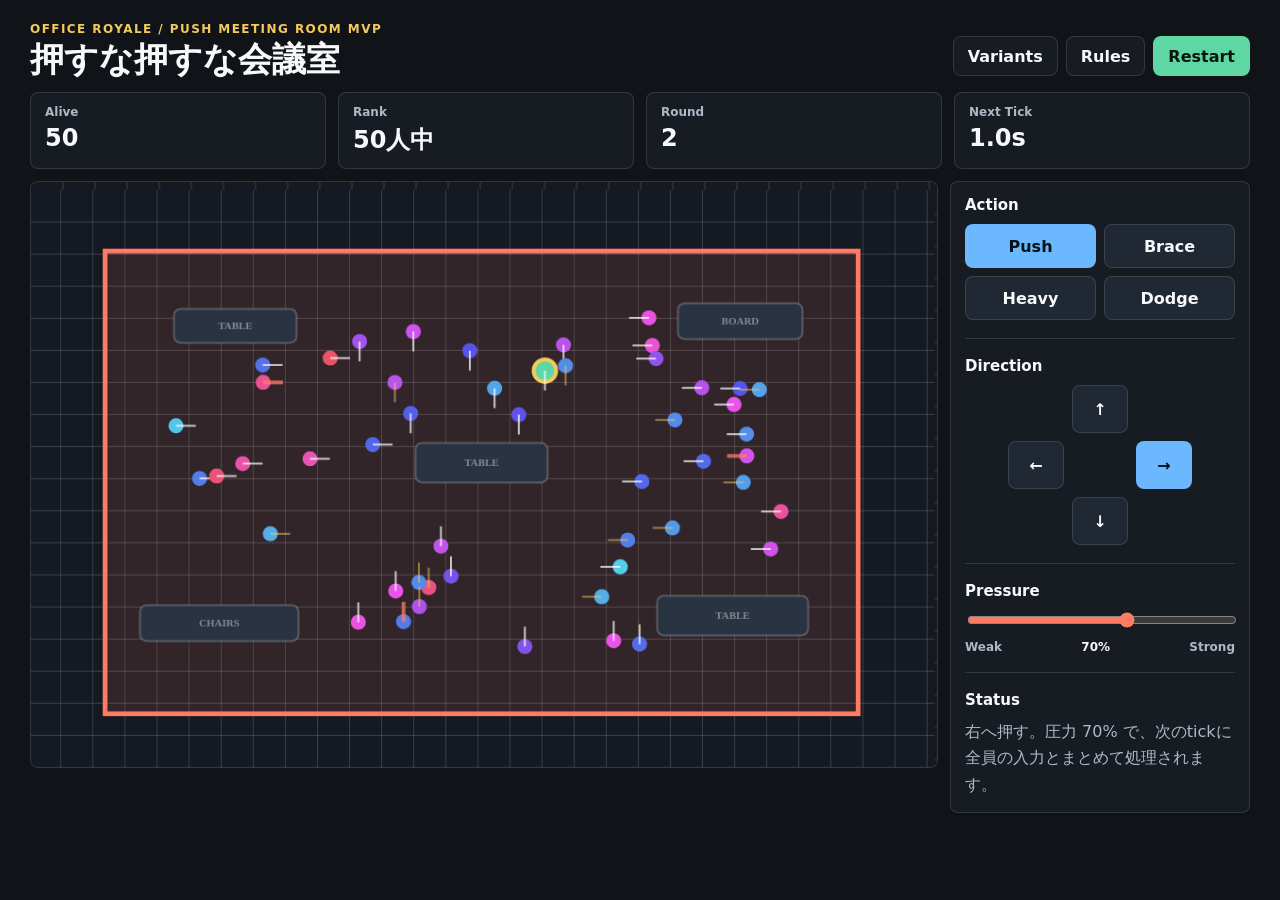
==== variants/push-meeting-room/index.html @ 403b7bdf "Add push meeting room MVP" ====
<!doctype html>
<html lang="ja">
  <head>
    <meta charset="utf-8">
    <meta name="viewport" content="width=device-width, initial-scale=1">
    <title>Office Royale - Push Meeting Room MVP</title>
    <link rel="stylesheet" href="styles.css">
  </head>
  <body>
    <main class="shell">
      <header class="topbar">
        <div>
          <p class="eyebrow">OFFICE ROYALE / PUSH MEETING ROOM MVP</p>
          <h1>押すな押すな会議室</h1>
        </div>
        <div class="top-actions">
          <a class="link-button" href="../../">Variants</a>
          <button id="rulesButton" class="link-button" type="button">Rules</button>
          <button id="restartButton" class="primary-button" type="button">Restart</button>
        </div>
      </header>

      <section class="hud" aria-label="game status">
        <div>
          <span class="label">Alive</span>
          <strong id="aliveCount">50</strong>
        </div>
        <div>
          <span class="label">Rank</span>
          <strong id="rankText">-</strong>
        </div>
        <div>
          <span class="label">Round</span>
          <strong id="roundText">1</strong>
        </div>
        <div>
          <span class="label">Next Tick</span>
          <strong id="tickText">1.0s</strong>
        </div>
      </section>

      <section class="game-layout">
        <div class="stage-wrap">
          <canvas id="gameCanvas" width="960" height="620" aria-label="meeting room arena"></canvas>
          <div id="resultBanner" class="result-banner hidden"></div>
        </div>

        <aside class="panel">
          <div class="panel-section">
            <h2>Action</h2>
            <div class="segmented" role="group" aria-label="action">
              <button class="action-button active" data-action="push" type="button">Push</button>
              <button class="action-button" data-action="brace" type="button">Brace</button>
              <button class="action-button" data-action="heavy" type="button">Heavy</button>
              <button class="action-button" data-action="dodge" type="button">Dodge</button>
            </div>
          </div>

          <div class="panel-section">
            <h2>Direction</h2>
            <div class="dpad" aria-label="direction pad">
              <button class="dir-button" data-dir="up" type="button">↑</button>
              <button class="dir-button" data-dir="left" type="button">←</button>
              <button class="dir-button active" data-dir="right" type="button">→</button>
              <button class="dir-button" data-dir="down" type="button">↓</button>
            </div>
          </div>

          <div class="panel-section">
            <h2>Pressure</h2>
            <input id="powerSlider" class="slider" type="range" min="0.25" max="1" step="0.05" value="0.7">
            <div class="meter-row">
              <span>Weak</span>
              <strong id="powerText">70%</strong>
              <span>Strong</span>
            </div>
          </div>

          <div class="panel-section">
            <h2>Status</h2>
            <p id="statusText" class="status-text">右へ押し込み中。1秒ごとに全員の入力が集計されます。</p>
          </div>
        </aside>
      </section>
    </main>

    <dialog id="rulesDialog" class="rules-dialog">
      <div class="rules-head">
        <h2>ゲームルール</h2>
        <button id="closeRulesButton" class="icon-button" type="button" aria-label="close">×</button>
      </div>
      <div class="rules-body">
        <p>50人が会議室で押し合い、最後まで安全エリア内に残った人が勝ちです。</p>
        <ul>
          <li>1秒ごとに全員の行動がまとめて処理されます。</li>
          <li>Pushは指定方向に押します。Heavyは強く押せますが次の硬直が重めです。</li>
          <li>Braceは押されにくくなります。Dodgeは横にずれて混雑を避けます。</li>
          <li>赤い安全エリアから出ると脱落します。会議室は徐々に狭くなります。</li>
          <li>机やホワイトボードにぶつかると押し返されます。</li>
        </ul>
      </div>
    </dialog>

    <script src="game.js"></script>
  </body>
</html>
---- variants/push-meeting-room/styles.css ----
:root {
  color-scheme: dark;
  --bg: #101318;
  --surface: #171c23;
  --surface-2: #202833;
  --line: rgba(255, 255, 255, 0.12);
  --text: #f7f8fb;
  --muted: #aeb8c7;
  --mint: #5ed7a5;
  --amber: #f4c95d;
  --coral: #ff7b64;
  --sky: #6bb8ff;
}

* {
  box-sizing: border-box;
}

body {
  margin: 0;
  min-height: 100dvh;
  background: var(--bg);
  color: var(--text);
  font-family: "Segoe UI", system-ui, -apple-system, BlinkMacSystemFont, sans-serif;
}

button,
input {
  font: inherit;
}

.shell {
  width: min(1220px, calc(100% - 24px));
  margin: 0 auto;
  padding: 22px 0 28px;
}

.topbar,
.hud,
.game-layout {
  display: grid;
  gap: 12px;
}

.topbar {
  grid-template-columns: minmax(0, 1fr) auto;
  align-items: end;
}

.eyebrow {
  margin: 0 0 6px;
  color: var(--amber);
  font-size: 12px;
  font-weight: 900;
  letter-spacing: 0.12em;
}

h1,
h2,
p {
  margin: 0;
}

h1 {
  font-size: 34px;
  line-height: 1;
}

.top-actions {
  display: flex;
  flex-wrap: wrap;
  justify-content: flex-end;
  gap: 8px;
}

.link-button,
.primary-button,
.icon-button,
.action-button,
.dir-button {
  border: 1px solid var(--line);
  color: var(--text);
  cursor: pointer;
}

.link-button,
.primary-button {
  min-height: 40px;
  padding: 0 14px;
  border-radius: 8px;
  text-decoration: none;
  display: inline-grid;
  place-items: center;
  font-weight: 800;
}

.link-button {
  background: var(--surface);
}

.primary-button {
  background: var(--mint);
  color: #0b1510;
  border-color: transparent;
}

.hud {
  grid-template-columns: repeat(4, minmax(0, 1fr));
  margin-top: 16px;
}

.hud > div,
.panel,
.stage-wrap {
  background: var(--surface);
  border: 1px solid var(--line);
  border-radius: 8px;
}

.hud > div {
  min-height: 68px;
  padding: 12px 14px;
}

.label {
  display: block;
  margin-bottom: 5px;
  color: var(--muted);
  font-size: 12px;
  font-weight: 800;
}

.hud strong {
  font-size: 24px;
}

.game-layout {
  grid-template-columns: minmax(0, 1fr) 300px;
  align-items: start;
  margin-top: 12px;
}

.stage-wrap {
  position: relative;
  overflow: hidden;
  min-height: 420px;
}

canvas {
  display: block;
  width: 100%;
  aspect-ratio: 960 / 620;
  background: #11161d;
}

.result-banner {
  position: absolute;
  left: 14px;
  right: 14px;
  bottom: 14px;
  padding: 14px 16px;
  background: rgba(16, 19, 24, 0.9);
  border: 1px solid var(--line);
  border-radius: 8px;
  font-weight: 900;
}

.hidden {
  display: none;
}

.panel {
  padding: 14px;
}

.panel-section + .panel-section {
  margin-top: 18px;
  padding-top: 18px;
  border-top: 1px solid var(--line);
}

.panel h2 {
  margin-bottom: 10px;
  font-size: 15px;
}

.segmented {
  display: grid;
  grid-template-columns: repeat(2, minmax(0, 1fr));
  gap: 8px;
}

.action-button,
.dir-button {
  min-height: 44px;
  background: var(--surface-2);
  border-radius: 8px;
  font-weight: 900;
}

.action-button.active,
.dir-button.active {
  background: var(--sky);
  color: #07111a;
  border-color: transparent;
}

.dpad {
  display: grid;
  grid-template-columns: repeat(3, 56px);
  grid-template-rows: repeat(3, 48px);
  justify-content: center;
  gap: 8px;
}

.dir-button[data-dir="up"] {
  grid-column: 2;
}

.dir-button[data-dir="left"] {
  grid-column: 1;
  grid-row: 2;
}

.dir-button[data-dir="right"] {
  grid-column: 3;
  grid-row: 2;
}

.dir-button[data-dir="down"] {
  grid-column: 2;
  grid-row: 3;
}

.slider {
  width: 100%;
  accent-color: var(--coral);
}

.meter-row {
  display: flex;
  justify-content: space-between;
  gap: 8px;
  margin-top: 8px;
  color: var(--muted);
  font-size: 12px;
  font-weight: 800;
}

.meter-row strong {
  color: var(--text);
}

.status-text {
  color: var(--muted);
  line-height: 1.65;
  min-height: 78px;
}

.rules-dialog {
  width: min(560px, calc(100% - 28px));
  max-height: min(680px, calc(100dvh - 28px));
  padding: 0;
  background: var(--surface);
  border: 1px solid var(--line);
  border-radius: 8px;
  color: var(--text);
}

.rules-dialog::backdrop {
  background: rgba(0, 0, 0, 0.62);
}

.rules-head {
  position: sticky;
  top: 0;
  display: flex;
  align-items: center;
  justify-content: space-between;
  gap: 12px;
  padding: 14px 16px;
  background: var(--surface);
  border-bottom: 1px solid var(--line);
}

.rules-body {
  overflow: auto;
  max-height: calc(min(680px, 100dvh - 28px) - 58px);
  padding: 16px;
  color: var(--muted);
  line-height: 1.7;
}

.rules-body ul {
  padding-left: 20px;
}

.icon-button {
  width: 36px;
  height: 36px;
  background: var(--surface-2);
  border-radius: 8px;
  font-size: 22px;
  line-height: 1;
}

@media (max-width: 920px) {
  .topbar,
  .game-layout {
    grid-template-columns: 1fr;
  }

  .top-actions {
    justify-content: flex-start;
  }

  .hud {
    grid-template-columns: repeat(2, minmax(0, 1fr));
  }

  .panel {
    display: grid;
    grid-template-columns: repeat(2, minmax(0, 1fr));
    gap: 14px;
  }

  .panel-section + .panel-section {
    margin-top: 0;
    padding-top: 0;
    border-top: 0;
  }
}

@media (max-width: 640px) {
  .shell {
    width: min(100% - 16px, 1220px);
    padding-top: 14px;
  }

  h1 {
    font-size: 27px;
  }

  .hud {
    grid-template-columns: repeat(2, minmax(0, 1fr));
  }

  .hud > div {
    min-height: 58px;
    padding: 10px;
  }

  .hud strong {
    font-size: 20px;
  }

  .panel {
    grid-template-columns: 1fr;
  }
}
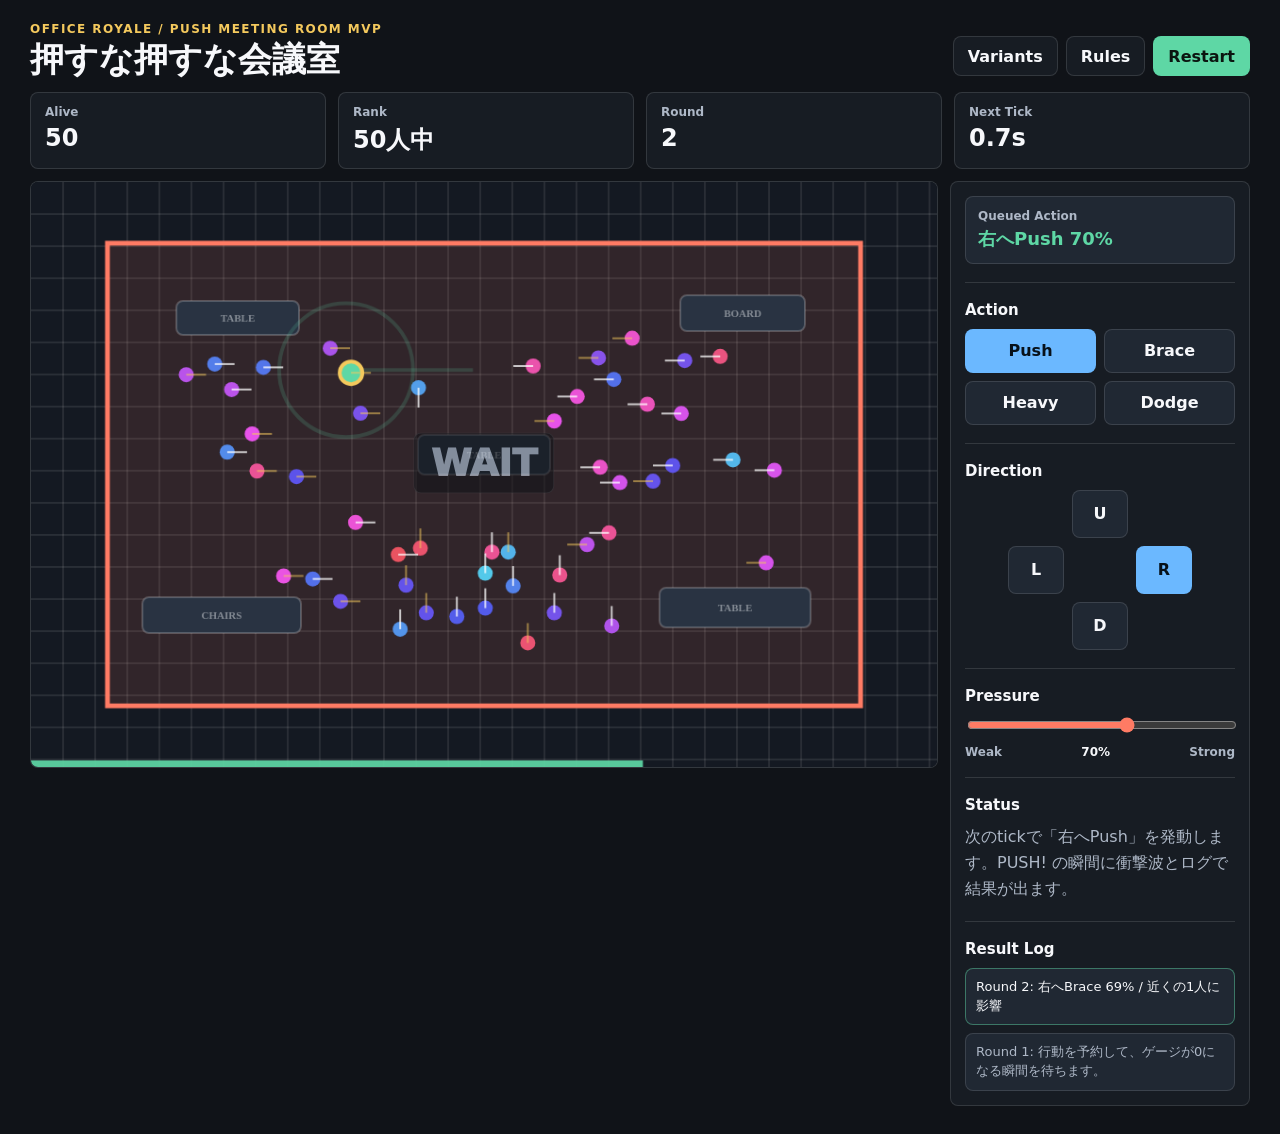
==== commit 981eb1f5: "Improve push meeting room action feedback" ====
--- a/variants/push-meeting-room/index.html
+++ b/variants/push-meeting-room/index.html
@@ -42,10 +42,16 @@
       <section class="game-layout">
         <div class="stage-wrap">
           <canvas id="gameCanvas" width="960" height="620" aria-label="meeting room arena"></canvas>
+          <div id="phaseText" class="phase-text">SET</div>
           <div id="resultBanner" class="result-banner hidden"></div>
         </div>
 
         <aside class="panel">
+          <div class="panel-section callout">
+            <span class="label">Queued Action</span>
+            <strong id="intentText">Right Push 70%</strong>
+          </div>
+
           <div class="panel-section">
             <h2>Action</h2>
             <div class="segmented" role="group" aria-label="action">
@@ -59,10 +65,10 @@
           <div class="panel-section">
             <h2>Direction</h2>
             <div class="dpad" aria-label="direction pad">
-              <button class="dir-button" data-dir="up" type="button">↑</button>
-              <button class="dir-button" data-dir="left" type="button">←</button>
-              <button class="dir-button active" data-dir="right" type="button">→</button>
-              <button class="dir-button" data-dir="down" type="button">↓</button>
+              <button class="dir-button" data-dir="up" type="button">U</button>
+              <button class="dir-button" data-dir="left" type="button">L</button>
+              <button class="dir-button active" data-dir="right" type="button">R</button>
+              <button class="dir-button" data-dir="down" type="button">D</button>
             </div>
           </div>
 
@@ -78,7 +84,12 @@
 
           <div class="panel-section">
             <h2>Status</h2>
-            <p id="statusText" class="status-text">右へ押し込み中。1秒ごとに全員の入力が集計されます。</p>
+            <p id="statusText" class="status-text">次のtickで右へPushします。ゲージが0になる瞬間に全員の行動が発動します。</p>
+          </div>
+
+          <div class="panel-section">
+            <h2>Result Log</h2>
+            <ol id="logList" class="log-list" aria-label="action result log"></ol>
           </div>
         </aside>
       </section>
@@ -87,16 +98,16 @@
     <dialog id="rulesDialog" class="rules-dialog">
       <div class="rules-head">
         <h2>ゲームルール</h2>
-        <button id="closeRulesButton" class="icon-button" type="button" aria-label="close">×</button>
+        <button id="closeRulesButton" class="icon-button" type="button" aria-label="close">x</button>
       </div>
       <div class="rules-body">
         <p>50人が会議室で押し合い、最後まで安全エリア内に残った人が勝ちです。</p>
         <ul>
           <li>1秒ごとに全員の行動がまとめて処理されます。</li>
+          <li>画面中央の合図が「PUSH!」になった瞬間に、予約した行動が発動します。</li>
           <li>Pushは指定方向に押します。Heavyは強く押せますが次の硬直が重めです。</li>
           <li>Braceは押されにくくなります。Dodgeは横にずれて混雑を避けます。</li>
           <li>赤い安全エリアから出ると脱落します。会議室は徐々に狭くなります。</li>
-          <li>机やホワイトボードにぶつかると押し返されます。</li>
         </ul>
       </div>
     </dialog>
--- a/variants/push-meeting-room/styles.css
+++ b/variants/push-meeting-room/styles.css
@@ -165,12 +165,55 @@
   font-weight: 900;
 }
 
+.phase-text {
+  position: absolute;
+  left: 50%;
+  top: 48%;
+  min-width: 150px;
+  padding: 12px 18px;
+  transform: translate(-50%, -50%) scale(0.92);
+  background: rgba(16, 19, 24, 0.78);
+  border: 1px solid var(--line);
+  border-radius: 8px;
+  color: var(--muted);
+  font-size: 40px;
+  font-weight: 1000;
+  letter-spacing: 0;
+  line-height: 1;
+  text-align: center;
+  opacity: 0.68;
+  pointer-events: none;
+  transition: opacity 140ms ease, transform 140ms ease, color 140ms ease, background 140ms ease;
+}
+
+.phase-text.hot {
+  transform: translate(-50%, -50%) scale(1.08);
+  background: rgba(255, 123, 100, 0.9);
+  color: #160806;
+  opacity: 1;
+}
+
 .hidden {
   display: none;
 }
 
 .panel {
   padding: 14px;
+}
+
+.callout {
+  padding: 12px;
+  background: var(--surface-2);
+  border: 1px solid var(--line);
+  border-radius: 8px;
+}
+
+.callout strong {
+  display: block;
+  margin-top: 4px;
+  color: var(--mint);
+  font-size: 18px;
+  line-height: 1.25;
 }
 
 .panel-section + .panel-section {
@@ -255,6 +298,31 @@
   color: var(--muted);
   line-height: 1.65;
   min-height: 78px;
+}
+
+.log-list {
+  display: grid;
+  gap: 8px;
+  max-height: 176px;
+  margin: 0;
+  padding: 0;
+  overflow: auto;
+  list-style: none;
+}
+
+.log-list li {
+  padding: 9px 10px;
+  background: var(--surface-2);
+  border: 1px solid var(--line);
+  border-radius: 8px;
+  color: var(--muted);
+  font-size: 13px;
+  line-height: 1.45;
+}
+
+.log-list li:first-child {
+  color: var(--text);
+  border-color: rgba(94, 215, 165, 0.45);
 }
 
 .rules-dialog {
